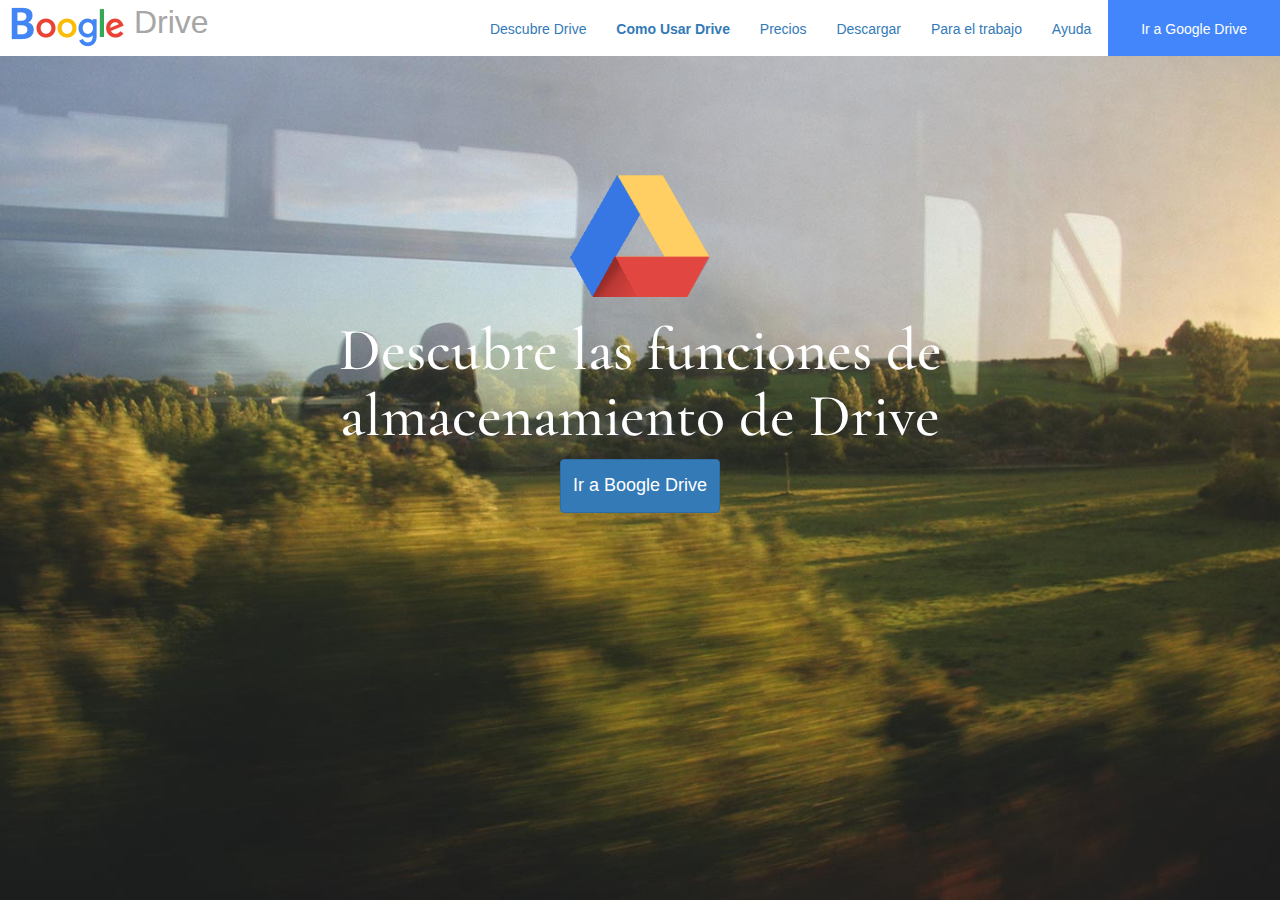
==== como_usar_boogle.html @ d257b57d "Barra lateral y organizacion de archivos" ====
<!DOCTYPE html>
<html lang="en">
  <head>
    <meta charset="utf-8">
    <meta http-equiv="X-UA-Compatible" content="IE=edge">
    <meta name="viewport" content="width=device-width, initial-scale=1">
    <!-- The above 3 meta tags *must* come first in the head; any other head content must come *after* these tags -->
    <title>Drive: Como Usar</title>

    <!-- Bootstrap -->
    <link href="css/bootstrap.min.css" rel="stylesheet">
    <link href="https://fonts.googleapis.com/css?family=Cormorant+Garamond" rel="stylesheet">
    <!-- HTML5 shim and Respond.js for IE8 support of HTML5 elements and media queries -->
    <!-- WARNING: Respond.js doesn't work if you view the page via file:// -->
    <!--[if lt IE 9]>
      <script src="https://oss.maxcdn.com/html5shiv/3.7.3/html5shiv.min.js"></script>
      <script src="https://oss.maxcdn.com/respond/1.4.2/respond.min.js"></script>
    <![endif]-->
  <style type="text/css">
  h1{
    font-family: 'Cormorant Garamond', serif;
  }
  div.fixed {
    position: fixed;
    width: 100%;
    top: 0px;
  }
  </style>

  </head>
  <body style="background-image:url(img/background-comousar.jpg); background-size:cover; background-attachment: fixed; ">
    
      <div style="background-color:#fff;"  class="fixed">
        <div><a href="https://www.google.com"><img src="img/google.png" style="width:120px; margin:5px;"></a>
        <span style="color:#A6A6A6;"><font size="6">Drive</font></span>
            <span style="float:right; padding-top:12px; ">
                  <button type="button" class="btn btn-link"><a href="index.html">Descubre Drive</a></button>
                  <button type="button" class="btn btn-link"><a href="comousar.html"><strong>Como Usar Drive</strong></a></button>
                  <button type="button" class="btn btn-link">Precios</button>
                  <button type="button" class="btn btn-link">Descargar</button>
                  <button type="button" class="btn btn-link">Para el trabajo</button>
                  <button type="button" class="btn btn-link">Ayuda</button>
                  <span style="background-color:#4386FC; hover-background-color:#fff; padding:20px;"><button type="button" class="btn btn-link" style="color:#fff;">Ir a Google Drive</button></span>
          </span>
        </div>        
      </div>

      </div>  
        <div align="center" style="margin:175px">
          <img src="img/logo.png"  style="width:140px;"><h1 style="color:#fff; font-size:60px;">Descubre las funciones de<br> almacenamiento de Drive</h1>
          <button class="btn btn-primary"><h4>Ir a Boogle Drive</h4></button>
                
      </div>
      



    <!-- jQuery (necessary for Bootstrap's JavaScript plugins) -->
    <script src="https://ajax.googleapis.com/ajax/libs/jquery/1.12.4/jquery.min.js"></script>
    <!-- Include all compiled plugins (below), or include individual files as needed -->
    <script src="js/bootstrap.min.js"></script>
  </body>
</html>
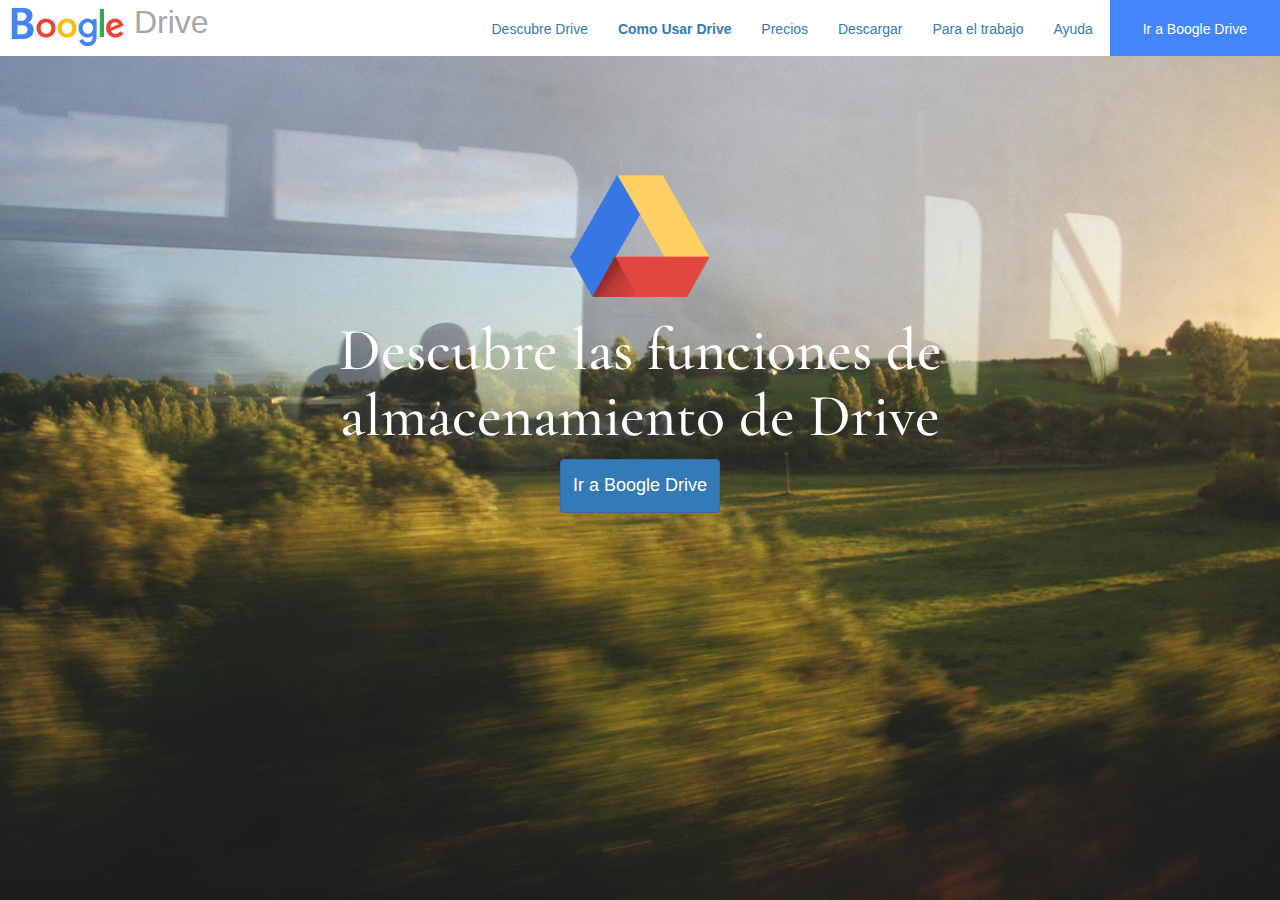
==== commit d671455f: "Algunos Cambios" ====
--- a/como_usar_boogle.html
+++ b/como_usar_boogle.html
@@ -6,6 +6,7 @@
     <meta name="viewport" content="width=device-width, initial-scale=1">
     <!-- The above 3 meta tags *must* come first in the head; any other head content must come *after* these tags -->
     <title>Drive: Como Usar</title>
+    <link rel="icon" href="img/logo.ico" type="image/x-icon">
 
     <!-- Bootstrap -->
     <link href="css/bootstrap.min.css" rel="stylesheet">
@@ -40,7 +41,7 @@
                   <button type="button" class="btn btn-link">Descargar</button>
                   <button type="button" class="btn btn-link">Para el trabajo</button>
                   <button type="button" class="btn btn-link">Ayuda</button>
-                  <span style="background-color:#4386FC; hover-background-color:#fff; padding:20px;"><button type="button" class="btn btn-link" style="color:#fff;">Ir a Google Drive</button></span>
+                  <a href="entrarUsuario.php"><span style="background-color:#4386FC; hover-background-color:#fff; padding:20px;" align="left"><button type="button" class="btn btn-link" style="color:#fff;">Ir a Boogle Drive</button></span></a>
           </span>
         </div>        
       </div>
@@ -48,7 +49,7 @@
       </div>  
         <div align="center" style="margin:175px">
           <img src="img/logo.png"  style="width:140px;"><h1 style="color:#fff; font-size:60px;">Descubre las funciones de<br> almacenamiento de Drive</h1>
-          <button class="btn btn-primary"><h4>Ir a Boogle Drive</h4></button>
+          <a href="entrarUsuario.php"><button class="btn btn-primary"><h4>Ir a Boogle Drive</h4></button></a>
                 
       </div>
       
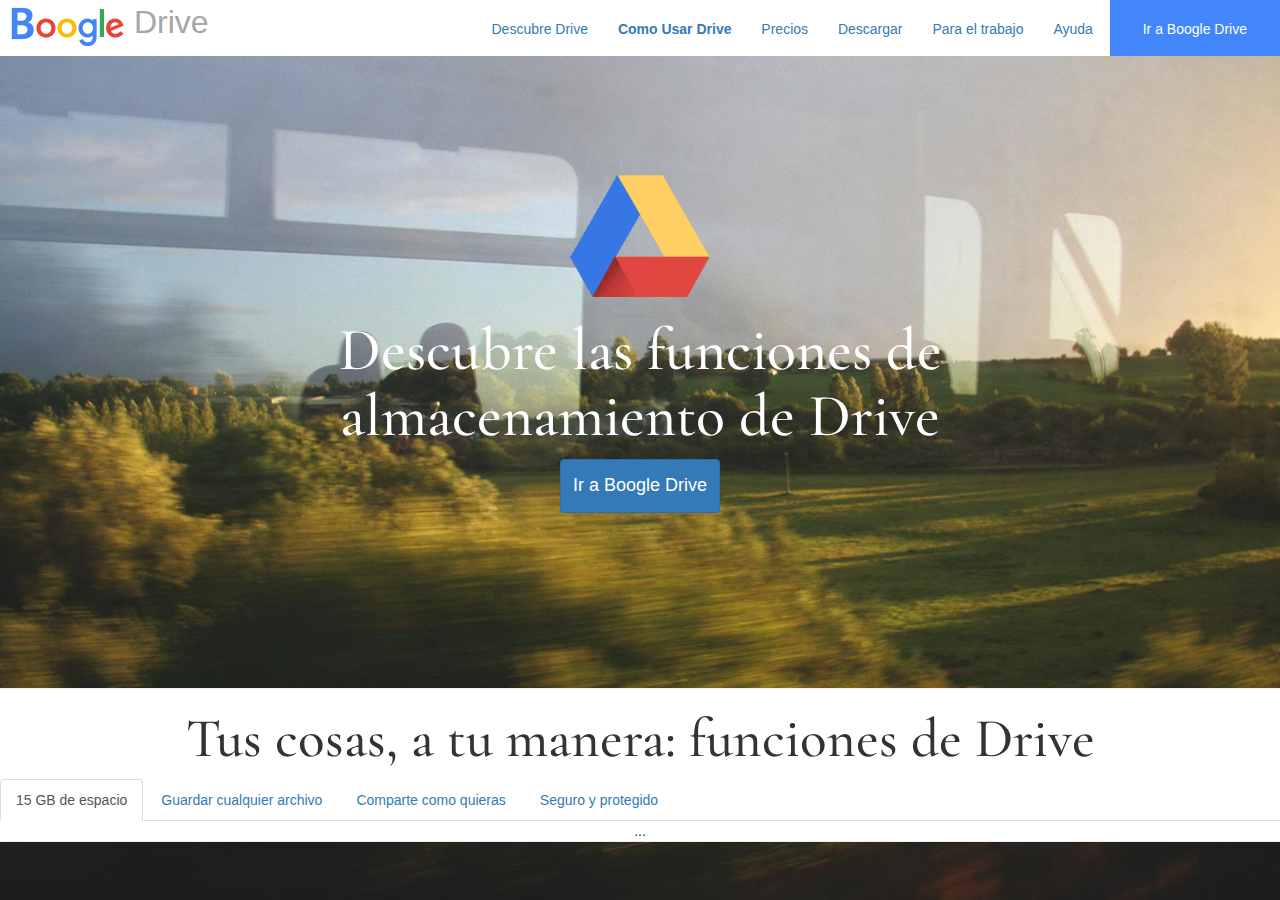
==== commit 2d0ba0ba: "landing responsive" ====
--- a/como_usar_boogle.html
+++ b/como_usar_boogle.html
@@ -52,6 +52,25 @@
           <a href="entrarUsuario.php"><button class="btn btn-primary"><h4>Ir a Boogle Drive</h4></button></a>
                 
       </div>
+
+      <div style="background-color:#fff; border-top:1px groove; border-bottom:1px groove; text-align:center;" align="center">
+        <h1 style="font-size:55px;" >Tus cosas, a tu manera: funciones de Drive</h1>
+
+        <ul class="nav nav-tabs" role="tablist">
+          <li role="presentation" class="active"><a href="#home" aria-controls="home" role="tab" data-toggle="tab">15 GB de espacio</a></li>
+          <li role="presentation"><a href="#profile" aria-controls="profile" role="tab" data-toggle="tab">Guardar cualquier archivo</a></li>
+          <li role="presentation"><a href="#messages" aria-controls="messages" role="tab" data-toggle="tab">Comparte como quieras</a></li>
+          <li role="presentation"><a href="#settings" aria-controls="settings" role="tab" data-toggle="tab">Seguro y protegido</a></li>
+        </ul>
+
+      <!-- Tab panes -->
+        <div class="tab-content" align="center" >
+          <div role="tabpanel" class="tab-pane active" id="home">...</div>
+          <div role="tabpanel" class="tab-pane" id="profile">...</div>
+          <div role="tabpanel" class="tab-pane" id="messages">...</div>
+          <div role="tabpanel" class="tab-pane" id="settings">...</div>
+        </div>
+      </div>
       
 
 
